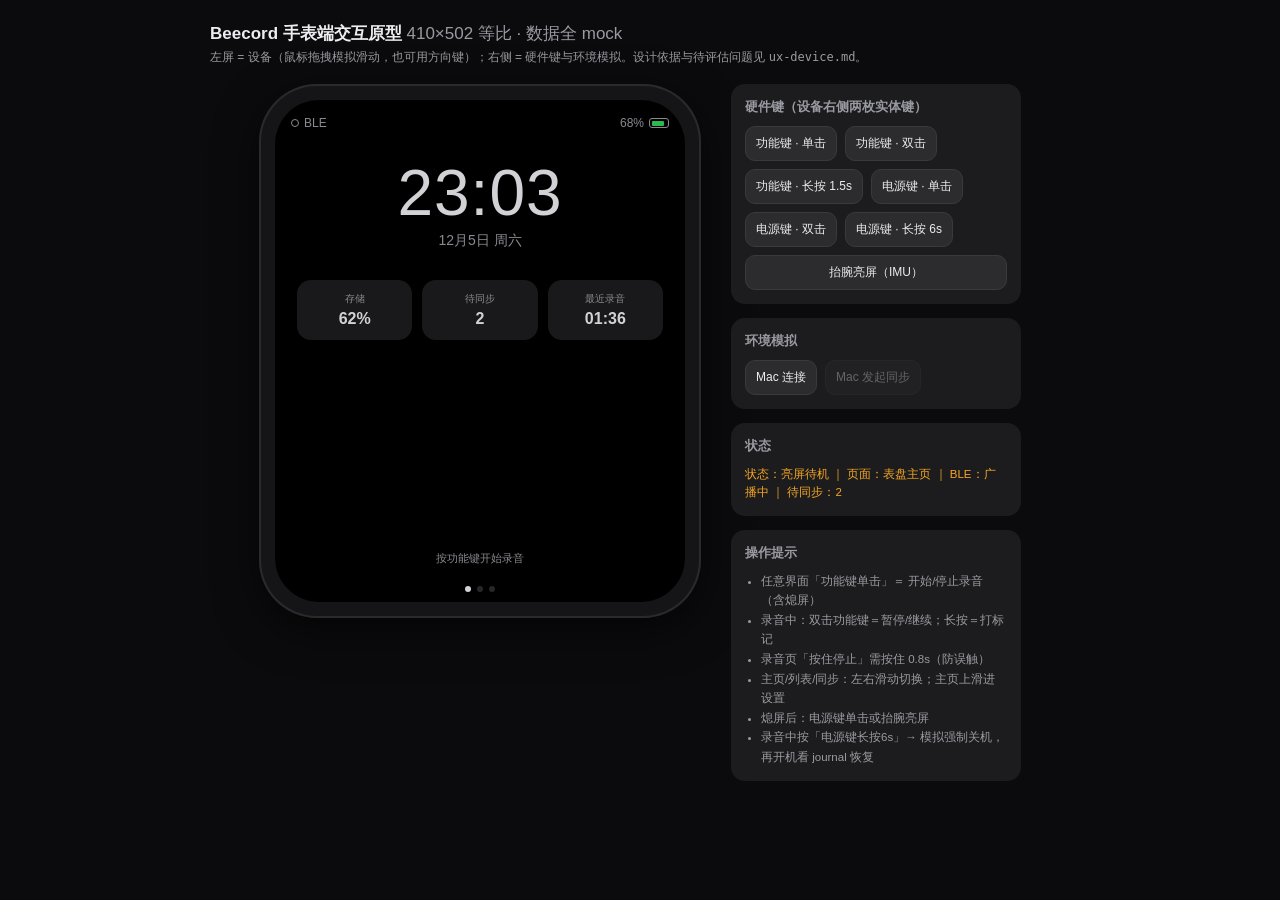
==== docs/prototype/watch.html @ 51d659bd "docs: UX designs, brand identity, and interactive prototypes - ux-design.md: Beecord Studio macOS ap" ====
<!DOCTYPE html>
<html lang="zh-CN">
<head>
<meta charset="UTF-8">
<title>Beecord 手表端交互原型</title>
<style>
  :root{ --bg:#0b0b0d; --card:#1c1c1e; --card2:#2c2c2e; --text:#ececf1; --text2:#9a9aa2;
    --red:#e5484d; --green:#30d158; --blue:#0a84ff; --amber:#f5a623; }
  *{box-sizing:border-box;margin:0;padding:0;user-select:none;-webkit-user-select:none}
  body{ background:var(--bg); color:var(--text); min-height:100vh; padding:22px;
    font-family:-apple-system,BlinkMacSystemFont,"PingFang SC","Helvetica Neue",sans-serif; }
  header.top{ max-width:860px;margin:0 auto 18px; }
  header.top h1{font-size:17px;font-weight:600}
  header.top p{font-size:12px;color:var(--text2);margin-top:4px}
  .stage{ display:flex; gap:30px; justify-content:center; align-items:flex-start; flex-wrap:wrap; }

  /* ============ 手表 ============ */
  .watch{ background:#151517;border-radius:58px;padding:16px;box-shadow:0 12px 44px rgba(0,0,0,.6),inset 0 0 0 2px #2a2a2e; }
  .screen{ width:410px;height:502px;border-radius:44px;overflow:hidden;background:#000;position:relative;cursor:default; }
  #inner{ position:absolute;inset:0; }
  .page{ position:absolute;inset:0;display:none;flex-direction:column;padding:16px 16px 30px; }
  .page.on{ display:flex; }
  .pg-title{ font-size:15px;font-weight:600;color:var(--text2);text-align:center;padding:2px 0 10px; }

  .statusbar{ display:flex;justify-content:space-between;align-items:center;font-size:12px;color:var(--text2); }
  .ble{ display:flex;align-items:center;gap:5px; }
  .ble i{ width:8px;height:8px;border-radius:50%;border:1.5px solid var(--text2);display:inline-block; }
  .ble.on i{ background:var(--blue);border-color:var(--blue); }
  .batt{ display:flex;align-items:center;gap:5px; }
  .batt .shell{ width:20px;height:10px;border:1.5px solid var(--text2);border-radius:3px;position:relative; }
  .batt .shell i{ position:absolute;inset:1.5px;background:var(--green);border-radius:1px; }

  /* 表盘主页 */
  .h-time{ font-size:64px;font-weight:200;text-align:center;margin-top:26px;letter-spacing:1px; }
  .h-date{ text-align:center;color:var(--text2);font-size:14px;margin-top:2px; }
  .h-comps{ display:flex;gap:10px;margin:30px 6px 0; }
  .comp{ flex:1;background:var(--card);border-radius:14px;padding:12px 8px;text-align:center; }
  .comp .c-lbl{ display:block;font-size:10px;color:var(--text2);margin-bottom:4px; }
  .comp b{ font-size:16px;font-weight:600; }
  .h-fn-hint{ margin-top:auto;text-align:center;font-size:11px;color:var(--text2);padding-bottom:6px; }
  .h-recb{ display:none;margin:14px 8px 0;background:#3a1518;border:1px solid var(--red);border-radius:12px;
    padding:9px 12px;font-size:12px;color:#ffb3b6;cursor:pointer;align-items:center;gap:8px; }
  .h-recb i{ width:8px;height:8px;border-radius:50%;background:var(--red);animation:pulse 1.2s infinite; }

  /* 录音页 */
  .rec-wrap{ flex:1;display:flex;flex-direction:column;align-items:center;justify-content:center;gap:14px; }
  .rec-dot{ display:flex;align-items:center;gap:8px;color:var(--red);font-size:14px;font-weight:600;letter-spacing:2px; }
  .rec-dot i{ width:10px;height:10px;border-radius:50%;background:var(--red);animation:pulse 1.2s infinite; }
  .rec-dot.paused i{ animation:none;opacity:.4; }
  .rec-dot.paused{ color:var(--text2); }
  @keyframes pulse{ 0%,100%{opacity:1} 50%{opacity:.25} }
  #rec-time{ font-size:56px;font-weight:200;font-variant-numeric:tabular-nums; }
  #rec-bars{ display:flex;gap:3px;align-items:flex-end;height:56px; }
  #rec-bars i{ width:6px;background:var(--red);border-radius:3px;height:8%;transition:height .16s;opacity:.85; }
  #rec-marks{ display:flex;gap:6px;font-size:10px;color:var(--amber);min-height:14px;flex-wrap:wrap;justify-content:center; }
  .rec-ops{ display:flex;gap:12px;align-items:center;margin-top:6px; }
  .rop{ background:var(--card);border-radius:14px;padding:12px 18px;font-size:14px;cursor:pointer;text-align:center; }
  .rop:active{ background:var(--card2); }
  .rop small{ display:block;font-size:10px;color:var(--text2);margin-top:2px; }
  #stop-hold{ position:relative;overflow:hidden;background:#3a1518;border:1px solid var(--red);color:#ffb3b6;min-width:104px; }
  #stop-fill{ position:absolute;left:0;top:0;bottom:0;width:0;background:rgba(229,72,77,.45); }
  #stop-hold b{ position:relative;font-weight:500; }
  .rec-hint{ font-size:10px;color:var(--text2);margin-top:8px; }

  /* 列表 */
  #list-rows{ flex:1;overflow-y:auto;display:flex;flex-direction:column;gap:8px; }
  #list-rows::-webkit-scrollbar{ display:none; }
  .row{ background:var(--card);border-radius:12px;padding:10px 12px;display:flex;align-items:center;gap:10px;cursor:pointer; }
  .row:active{ background:var(--card2); }
  .row .r-main{ flex:1;min-width:0; }
  .row .r-main b{ display:block;font-size:13px;font-weight:500;white-space:nowrap;overflow:hidden;text-overflow:ellipsis; }
  .row .r-main span{ font-size:11px;color:var(--text2); }
  .row .r-meta{ font-size:11px;color:var(--text2);text-align:right;white-space:nowrap; }
  .row .r-sync{ width:18px;text-align:center;color:var(--green);font-size:13px; }
  .empty{ flex:1;display:flex;flex-direction:column;align-items:center;justify-content:center;color:var(--text2);font-size:13px;gap:8px; }

  /* 播放页 */
  .p-back{ color:var(--blue);font-size:13px;cursor:pointer;margin-bottom:8px; }
  .p-name{ font-size:15px;font-weight:600; }
  .p-date{ font-size:12px;color:var(--text2);margin-top:2px; }
  .p-times{ display:flex;justify-content:space-between;font-size:11px;color:var(--text2);margin:26px 4px 6px;font-variant-numeric:tabular-nums; }
  #p-cur{ color:var(--text); }
  .p-bar{ height:26px;display:flex;align-items:center;cursor:pointer; }
  .p-bar .trk{ flex:1;height:4px;background:var(--card2);border-radius:2px;overflow:hidden; }
  .p-bar .trk i{ display:block;height:100%;background:var(--amber);width:0; }
  .p-ctl{ display:flex;justify-content:center;align-items:center;gap:22px;margin-top:14px; }
  .p-ctl .skip{ font-size:12px;color:var(--text);background:var(--card);border-radius:10px;padding:8px 10px;cursor:pointer; }
  .p-ctl .play{ width:60px;height:60px;border-radius:50%;background:var(--amber);color:#101014;font-size:20px;
    display:flex;align-items:center;justify-content:center;cursor:pointer; }
  .p-sub{ display:flex;justify-content:center;gap:14px;margin-top:16px; }
  .p-sub .rop{ font-size:12px;padding:8px 14px; }
  .p-sub .danger{ color:#ffb3b6;background:#3a1518; }

  /* 同步页 */
  .card{ background:var(--card);border-radius:14px;padding:14px;margin-bottom:10px; }
  .card .t{ font-size:13px;font-weight:600;margin-bottom:8px; }
  .kv{ display:flex;justify-content:space-between;font-size:12px;color:var(--text2);padding:3px 0; }
  .kv b{ color:var(--text);font-weight:500; }
  .syn-bar{ height:6px;background:var(--card2);border-radius:3px;overflow:hidden;margin-top:8px; }
  .syn-bar i{ display:block;height:100%;background:var(--blue);width:0;transition:width .3s; }

  /* 设置 */
  .set-row{ background:var(--card);border-radius:12px;padding:12px 14px;display:flex;justify-content:space-between;
    align-items:center;font-size:13px;margin-bottom:8px;cursor:pointer; }
  .set-row:active{ background:var(--card2); }
  .set-row .v{ color:var(--text2);font-size:12px; }
  .set-row.static{ cursor:default; }
  .set-hint{ text-align:center;font-size:10px;color:var(--text2);margin-top:auto; }

  /* 页面指示点 */
  .dots{ position:absolute;bottom:10px;left:0;right:0;display:flex;justify-content:center;gap:6px;z-index:5;pointer-events:none; }
  .dots i{ width:6px;height:6px;border-radius:50%;background:var(--card2); }
  .dots i.cur{ background:var(--text); }

  /* 浮层 */
  #toast{ position:absolute;top:14px;left:50%;transform:translateX(-50%) translateY(-8px);background:rgba(44,44,46,.96);
    border-radius:20px;padding:8px 16px;font-size:12px;opacity:0;transition:all .25s;z-index:90;pointer-events:none;white-space:nowrap; }
  #toast.on{ opacity:1;transform:translateX(-50%) translateY(0); }
  .ovl{ position:absolute;inset:0;background:rgba(0,0,0,.66);display:none;align-items:center;justify-content:center;z-index:70; }
  .ovl.on{ display:flex; }
  .ovl .box{ background:var(--card);border-radius:16px;padding:18px;width:240px;text-align:center; }
  .ovl .box p{ font-size:13px;margin-bottom:14px;line-height:1.5; }
  .ovl .box .btns{ display:flex;gap:10px;justify-content:center; }
  .ovl .box button{ flex:1;border:none;border-radius:10px;padding:9px 0;font-size:13px;cursor:pointer;background:var(--card2);color:var(--text); }
  .ovl .box button.warn{ background:var(--red);color:#fff; }
  #layer-off,#layer-power{ position:absolute;inset:0;background:#000;display:none; }
  #layer-off{ z-index:60; } #layer-power{ z-index:80; }

  /* ============ 右侧面板 ============ */
  .panel{ width:290px;display:flex;flex-direction:column;gap:14px; }
  .p-card{ background:var(--card);border-radius:14px;padding:14px; }
  .p-card h3{ font-size:13px;color:var(--text2);font-weight:600;margin-bottom:10px; }
  .pbtns{ display:flex;flex-wrap:wrap;gap:8px; }
  .pbtn{ border:1px solid #3a3a3e;background:var(--card2);color:var(--text);border-radius:10px;
    padding:8px 10px;font-size:12px;cursor:pointer; }
  .pbtn:hover{ background:#3a3a3e; }
  .pbtn:disabled{ opacity:.35;cursor:default; }
  .pbtn.wide{ flex:1 1 100%; }
  .p-card ul{ font-size:11.5px;color:var(--text2);line-height:1.7;padding-left:16px; }
  #st-line{ font-size:11.5px;color:var(--amber);line-height:1.6;word-break:break-all; }
</style>
</head>
<body>
<header class="top">
  <h1>Beecord 手表端交互原型 <span style="font-weight:400;color:var(--text2)">410×502 等比 · 数据全 mock</span></h1>
  <p>左屏 = 设备（鼠标拖拽模拟滑动，也可用方向键）；右侧 = 硬件键与环境模拟。设计依据与待评估问题见 <code>ux-device.md</code>。</p>
</header>

<div class="stage">
  <!-- ================= 手表 ================= -->
  <div class="watch">
    <div class="screen" id="screen">
      <div id="inner">

        <!-- 表盘主页 -->
        <section class="page on" id="pg-home">
          <div class="statusbar">
            <span class="ble" id="h-ble"><i></i>BLE</span>
            <span class="batt"><span id="h-batt">68%</span><span class="shell"><i id="h-batt-i" style="width:68%"></i></span></span>
          </div>
          <div class="h-time" id="h-time">14:05</div>
          <div class="h-date" id="h-date">10月14日 周二</div>
          <div class="h-recb" id="h-recb"><i></i><span id="h-recb-t">录音中 00:00</span><span style="margin-left:auto;color:var(--text2)">查看 ›</span></div>
          <div class="h-comps">
            <div class="comp"><span class="c-lbl">存储</span><b id="c-store">62%</b></div>
            <div class="comp"><span class="c-lbl">待同步</span><b id="c-pend">2</b></div>
            <div class="comp" id="c-last" style="cursor:pointer"><span class="c-lbl">最近录音</span><b id="c-last-v">—</b></div>
          </div>
          <div class="h-fn-hint">按功能键开始录音</div>
        </section>

        <!-- 录音页 -->
        <section class="page" id="pg-rec">
          <div class="rec-wrap">
            <div class="rec-dot" id="rec-dot"><i></i>REC</div>
            <div id="rec-time">00:00</div>
            <div id="rec-bars"></div>
            <div id="rec-marks"></div>
            <div class="rec-ops">
              <div class="rop" id="btn-pause">暂停<small>或双击功能键</small></div>
              <div class="rop" id="btn-mark">标记<small>或长按功能键</small></div>
              <div class="rop" id="stop-hold"><i id="stop-fill"></i><b>按住停止</b></div>
            </div>
            <div class="rec-hint">10s 无操作自动熄屏，录音继续 · 停止 = 功能键单击 / 按住上方按钮</div>
          </div>
        </section>

        <!-- 录音列表 -->
        <section class="page" id="pg-list">
          <div class="pg-title">录音列表（<span id="list-n">0</span>）</div>
          <div id="list-rows"></div>
        </section>

        <!-- 播放页 -->
        <section class="page" id="pg-play">
          <div class="p-back" id="p-back">‹ 返回列表</div>
          <div class="p-name"><span id="p-name">—</span> <span style="font-size:10px;color:var(--amber);border:1px solid var(--amber);border-radius:6px;padding:1px 6px;vertical-align:2px">P1</span></div>
          <div class="p-date" id="p-date">—</div>
          <div class="p-times"><span id="p-cur">00:00</span><span id="p-total">00:00</span></div>
          <div class="p-bar" id="p-bar"><div class="trk"><i id="p-fill"></i></div></div>
          <div class="p-ctl">
            <div class="skip" id="p-m15">−15s</div>
            <div class="play" id="p-play">▶</div>
            <div class="skip" id="p-p15">+15s</div>
          </div>
          <div class="p-sub">
            <div class="rop" id="p-speed">1×</div>
            <div class="rop danger" id="p-del">删除</div>
          </div>
        </section>

        <!-- 同步页 -->
        <section class="page" id="pg-sync">
          <div class="pg-title">同步</div>
          <div class="card">
            <div class="t">BLE 状态</div>
            <div class="kv"><span>状态</span><b id="syn-state">广播中…</b></div>
            <div class="kv"><span>对端</span><b id="syn-peer">—</b></div>
            <div class="kv"><span>上次对时</span><b id="syn-time">2026-10-13 21:14</b></div>
          </div>
          <div class="card">
            <div class="t">文件同步</div>
            <div class="kv"><span>待同步</span><b id="syn-pend">0 条</b></div>
            <div class="kv"><span>方式</span><b>Mac 端发起 · 自动对时</b></div>
            <div class="syn-bar" id="syn-barw" style="display:none"><i id="syn-bar"></i></div>
            <div class="kv" id="syn-prog" style="display:none"><span>同步中</span><b id="syn-prog-t"></b></div>
          </div>
          <div class="card">
            <div class="t">说明</div>
            <div class="kv"><span>手表侧仅展示状态；用右侧「环境模拟」面板模拟 Mac 连接与拉取。</span></div>
          </div>
        </section>

        <!-- 设置 -->
        <section class="page" id="pg-settings">
          <div class="pg-title">设置</div>
          <div id="set-rows"></div>
          <div class="set-hint">下滑返回主页</div>
        </section>

        <div class="dots" id="dots"><i class="cur"></i><i></i><i></i></div>
      </div>

      <div id="toast"></div>

      <div class="ovl" id="confirm">
        <div class="box"><p id="cf-msg"></p>
          <div class="btns"><button id="cf-no">取消</button><button class="warn" id="cf-ok">删除</button></div>
        </div>
      </div>
      <div class="ovl" id="alert">
        <div class="box"><p id="al-msg"></p></div>
      </div>

      <div id="layer-off"></div>
      <div id="layer-power"></div>
    </div>
  </div>

  <!-- ================= 硬件键 / 环境模拟 ================= -->
  <div class="panel">
    <div class="p-card">
      <h3>硬件键（设备右侧两枚实体键）</h3>
      <div class="pbtns">
        <button class="pbtn" id="b-fn-click">功能键 · 单击</button>
        <button class="pbtn" id="b-fn-dbl">功能键 · 双击</button>
        <button class="pbtn" id="b-fn-long">功能键 · 长按 1.5s</button>
        <button class="pbtn" id="b-pwr-click">电源键 · 单击</button>
        <button class="pbtn" id="b-pwr-dbl">电源键 · 双击</button>
        <button class="pbtn" id="b-pwr-long">电源键 · 长按 6s</button>
        <button class="pbtn wide" id="b-raise">抬腕亮屏（IMU）</button>
      </div>
    </div>
    <div class="p-card">
      <h3>环境模拟</h3>
      <div class="pbtns">
        <button class="pbtn" id="b-mac">Mac 连接</button>
        <button class="pbtn" id="b-sync" disabled>Mac 发起同步</button>
      </div>
    </div>
    <div class="p-card">
      <h3>状态</h3>
      <div id="st-line">—</div>
    </div>
    <div class="p-card">
      <h3>操作提示</h3>
      <ul>
        <li>任意界面「功能键单击」＝ 开始/停止录音（含熄屏）</li>
        <li>录音中：双击功能键＝暂停/继续；长按＝打标记</li>
        <li>录音页「按住停止」需按住 0.8s（防误触）</li>
        <li>主页/列表/同步：左右滑动切换；主页上滑进设置</li>
        <li>熄屏后：电源键单击或抬腕亮屏</li>
        <li>录音中按「电源键长按6s」→ 模拟强制关机，再开机看 journal 恢复</li>
      </ul>
    </div>
  </div>
</div>

<script>
"use strict";
const $=id=>document.getElementById(id);
const p2=n=>String(n).padStart(2,"0");
function fmtH(s){ s=Math.max(0,Math.floor(s)); const h=Math.floor(s/3600),m=Math.floor(s%3600/60),x=s%60;
  return (h?p2(h)+":":"")+p2(m)+":"+p2(x); }
function sizeOf(dur){ return (dur*5.5/1024).toFixed(1)+" MB"; }
function nameOf(d){ return "REC_"+d.getFullYear()+p2(d.getMonth()+1)+p2(d.getDate())+"_"+p2(d.getHours())+p2(d.getMinutes())+p2(d.getSeconds()); }
const WEEK=["周日","周一","周二","周三","周四","周五","周六"];

const S={
  power:true, screenOff:false, page:"home", recovery:false,
  rec:null, playing:null,
  files:[
    {name:"REC_20261014_134722", date:"10-14 13:47", dur:96,   synced:false},
    {name:"REC_20261014_110518", date:"10-14 11:05", dur:305,  synced:false},
    {name:"REC_20261014_093012", date:"10-14 09:30", dur:1842, synced:true},
    {name:"REC_20261013_190204", date:"10-13 19:02", dur:754,  synced:true},
  ],
  ble:{connected:false, syncing:false, lastSync:"2026-10-13 21:14"},
  set:{bright:80, timeout:10, quality:"标准 44kbps", beep:true, raise:true},
  batt:68, store:62,
};
const MAINS=["home","list","sync"];
const PNAMES={home:"表盘主页",rec:"录音页",list:"录音列表",play:"播放页",sync:"同步页",settings:"设置"};
let lastAct=Date.now();

/* ---------- 声音（无震动马达的反馈） ---------- */
let ac=null;
function beep(kind){
  if(!S.set.beep) return;
  try{
    ac=ac||new (window.AudioContext||window.webkitAudioContext)();
    const seq = kind==="long"?[[740,.34]] : kind===2?[[880,.09],[880,.09]]
      : kind===3?[[620,.08],[620,.08],[620,.08]] : kind==="up"?[[660,.09],[990,.12]] : [[880,.09]];
    let t=ac.currentTime;
    seq.forEach(([f,d])=>{
      const o=ac.createOscillator(),g=ac.createGain();
      o.type="sine"; o.frequency.value=f;
      g.gain.setValueAtTime(.001,t); g.gain.exponentialRampToValueAtTime(.1,t+.012);
      g.gain.exponentialRampToValueAtTime(.001,t+d);
      o.connect(g); g.connect(ac.destination); o.start(t); o.stop(t+d+.03);
      t+=d+.1;
    });
  }catch(e){}
}
let toastT=null;
function toast(msg){ const el=$("toast"); el.textContent=msg; el.classList.add("on");
  clearTimeout(toastT); toastT=setTimeout(()=>el.classList.remove("on"),1600); }

/* ---------- 导航 ---------- */
function showPage(p){
  S.page=p; lastAct=Date.now();
  document.querySelectorAll(".page").forEach(el=>el.classList.remove("on"));
  $("pg-"+p).classList.add("on");
  const mi=MAINS.indexOf(p);
  $("dots").style.display=mi>=0?"flex":"none";
  if(mi>=0) document.querySelectorAll("#dots i").forEach((d,i)=>d.classList.toggle("cur",i===mi));
  if(p==="home") renderHome();
  if(p==="list") renderList();
  if(p==="sync") renderSync();
  if(p==="settings") renderSettings();
  if(p==="rec") renderRec();
  updStatus();
}
function swipe(dir){
  if(!S.power||S.screenOff) return;
  const p=S.page;
  if(p==="home"){ if(dir==="left") showPage("list"); else if(dir==="up") showPage("settings"); }
  else if(p==="list"){ if(dir==="right") showPage("home"); else if(dir==="left") showPage("sync"); }
  else if(p==="sync"){ if(dir==="right") showPage("list"); }
  else if(p==="settings"){ if(dir==="down") showPage("home"); }
  else if(p==="play"){ if(dir==="right") showPage("list"); }
}
function setOff(v){
  if(!S.power) return;
  S.screenOff=v; $("layer-off").style.display=v?"block":"none";
  if(!v) lastAct=Date.now();
  updStatus();
}
function wake(){ setOff(false); if(S.rec&&S.page!=="rec") showPage("rec"); }

/* 手势（鼠标拖拽模拟滑动） */
let g=null, suppress=false;
const scr=$("screen");
scr.addEventListener("mousedown",e=>{
  if(!S.power||S.screenOff) return;
  lastAct=Date.now(); g={x:e.clientX,y:e.clientY};
});
window.addEventListener("mouseup",e=>{
  if(!g) return;
  const dx=e.clientX-g.x, dy=e.clientY-g.y; g=null;
  if(Math.abs(dx)>40||Math.abs(dy)>40){
    suppress=true; setTimeout(()=>suppress=false,60);
    if(Math.abs(dx)>Math.abs(dy)) swipe(dx<0?"left":"right"); else swipe(dy<0?"up":"down");
  }
});
document.addEventListener("click",e=>{ if(suppress){ e.stopPropagation(); e.preventDefault(); } },true);
document.addEventListener("keydown",e=>{
  const m={ArrowLeft:"left",ArrowRight:"right",ArrowUp:"up",ArrowDown:"down"}[e.key];
  if(m){ e.preventDefault(); swipe(m); }
});

/* ---------- 录音 ---------- */
function startRec(){
  if(S.rec) return;
  S.rec={t:0,paused:false,marks:[],started:new Date()};
  beep(1); toast("♪ 滴 — 开始录音");
  setOff(false); showPage("rec");
}
function finalizeRec(){
  const r=S.rec; if(!r) return;
  const d=r.started;
  S.files.unshift({name:nameOf(d), date:p2(d.getMonth()+1)+"-"+p2(d.getDate())+" "+p2(d.getHours())+":"+p2(d.getMinutes()),
    dur:Math.max(1,Math.floor(r.t)), synced:false});
  S.rec=null;
}
function stopRec(){
  if(!S.rec) return;
  finalizeRec();
  beep(2); toast("♪ 滴滴 — 已保存");
  setOff(false); showPage("home");
}
function togglePause(){
  if(!S.rec) return;
  S.rec.paused=!S.rec.paused;
  beep(S.rec.paused?"long":1);
  if(!S.screenOff) toast(S.rec.paused?"♪ 滴— 已暂停":"♪ 滴 — 继续录音");
  renderRec(); updStatus();
}
function addMark(){
  if(!S.rec) return;
  S.rec.marks.push(S.rec.t);
  beep(1); if(!S.screenOff) toast("标记 "+fmtH(S.rec.t));
  renderRec();
}
function renderRec(){
  const r=S.rec; if(!r) return;
  $("rec-time").textContent=fmtH(r.t);
  $("rec-dot").classList.toggle("paused",r.paused);
  $("rec-dot").lastChild.textContent=r.paused?"PAUSED":"REC";
  $("btn-pause").firstChild.textContent=r.paused?"继续":"暂停";
  $("rec-marks").innerHTML=r.marks.map(m=>"◆ "+fmtH(m)).join("");
  if(r.paused){ const bs=barsEl.children; for(let i=0;i<bs.length;i++) bs[i].style.height="6%"; }
}
const barsEl=$("rec-bars");
for(let i=0;i<24;i++) barsEl.appendChild(document.createElement("i"));
function updateBars(){
  const bars=barsEl.children, r=S.rec;
  for(let i=0;i<bars.length;i++)
    bars[i].style.height=(r&&!r.paused?12+Math.random()*88:6)+"%";
}
$("h-recb").onclick=()=>showPage("rec");
$("btn-pause").onclick=()=>togglePause();
$("btn-mark").onclick=()=>addMark();
let holdT=null,holdStart=0;
const sh=$("stop-hold");
sh.addEventListener("mousedown",e=>{
  e.preventDefault(); holdStart=Date.now();
  holdT=setInterval(()=>{
    const p=Math.min(1,(Date.now()-holdStart)/800);
    $("stop-fill").style.width=(p*100)+"%";
    if(p>=1){ clearInterval(holdT); $("stop-fill").style.width="0%"; stopRec(); }
  },30);
});
["mouseup","mouseleave"].forEach(ev=>sh.addEventListener(ev,()=>{
  clearInterval(holdT); $("stop-fill").style.width="0%";
}));

/* ---------- 主页 ---------- */
function renderHome(){
  $("h-ble").classList.toggle("on",S.ble.connected);
  $("h-batt").textContent=S.batt+"%";
  $("h-batt-i").style.width=S.batt+"%";
  $("c-store").textContent=S.store+"%";
  $("c-pend").textContent=pending().length;
  $("c-last-v").textContent=S.files.length?fmtH(S.files[0].dur):"—";
  const d=new Date();
  $("h-date").textContent=(d.getMonth()+1)+"月"+d.getDate()+"日 "+WEEK[d.getDay()];
}
$("c-last").onclick=()=>showPage("list");

/* ---------- 列表 ---------- */
function renderList(){
  $("list-n").textContent=S.files.length;
  const box=$("list-rows");
  if(!S.files.length){ box.innerHTML='<div class="empty">还没有录音<br>按功能键录一条试试</div>'; return; }
  box.innerHTML=S.files.map((f,i)=>
    '<div class="row" data-i="'+i+'"><div class="r-main"><b>'+f.name+'</b><span>'+f.date+'</span></div>'+
    '<div class="r-meta">'+fmtH(f.dur)+'<br>'+sizeOf(f.dur)+'</div>'+
    '<div class="r-sync">'+(f.synced?"✓":"")+'</div></div>').join("");
}
$("list-rows").addEventListener("click",e=>{
  const r=e.target.closest(".row"); if(!r) return;
  openPlay(+r.dataset.i);
});

/* ---------- 播放 ---------- */
function openPlay(i){
  S.playing={idx:i,t:0,play:false,speed:1};
  showPage("play"); renderPlay();
}
function renderPlay(){
  const p=S.playing; if(!p) return;
  const f=S.files[p.idx]; if(!f) return;
  $("p-name").textContent=f.name;
  $("p-date").textContent=f.date+" · "+sizeOf(f.dur)+(f.synced?" · 已同步 Mac":" · 未同步");
  $("p-total").textContent=fmtH(f.dur);
  $("p-speed").textContent=p.speed+"×";
  renderPlayProg();
}
function renderPlayProg(){
  const p=S.playing; if(!p) return;
  const f=S.files[p.idx]; if(!f) return;
  $("p-cur").textContent=fmtH(p.t);
  $("p-fill").style.width=Math.min(100,p.t/f.dur*100)+"%";
  $("p-play").textContent=p.play?"❚❚":"▶";
}
$("p-back").onclick=()=>{ showPage("list"); };
$("p-play").onclick=()=>{
  const p=S.playing; if(!p) return;
  const f=S.files[p.idx];
  if(!p.play&&p.t>=f.dur) p.t=0;
  p.play=!p.play; renderPlayProg();
};
$("p-m15").onclick=()=>{ const p=S.playing; if(p){ p.t=Math.max(0,p.t-15); renderPlayProg(); } };
$("p-p15").onclick=()=>{ const p=S.playing; if(p){ p.t=Math.min(S.files[p.idx].dur,p.t+15); renderPlayProg(); } };
$("p-speed").onclick=()=>{
  const p=S.playing; if(!p) return;
  p.speed=p.speed===1?1.5:p.speed===1.5?2:1;
  renderPlay();
};
$("p-bar").onclick=e=>{
  const p=S.playing; if(!p) return;
  const r=e.currentTarget.getBoundingClientRect();
  p.t=Math.max(0,Math.min(1,(e.clientX-r.left)/r.width))*S.files[p.idx].dur;
  renderPlayProg();
};
$("p-del").onclick=()=>{
  const p=S.playing; if(!p) return;
  const f=S.files[p.idx];
  askConfirm(f.synced?"删除该录音？Mac 上的副本保留。":"该录音尚未同步到 Mac，删除后无法恢复。",()=>{
    S.files.splice(p.idx,1); S.playing=null;
    beep(2); toast("已删除"); showPage("list");
  });
};
function askConfirm(msg,cb){
  $("cf-msg").textContent=msg; $("confirm").classList.add("on");
  $("cf-ok").onclick=()=>{ $("confirm").classList.remove("on"); cb(); };
  $("cf-no").onclick=()=>$("confirm").classList.remove("on");
}

/* ---------- 同步 ---------- */
function pending(){ return S.files.filter(f=>!f.synced); }
function renderSync(){
  $("syn-state").textContent=S.ble.connected?"已连接":"广播中…";
  $("syn-state").style.color=S.ble.connected?"var(--blue)":"var(--text)";
  $("syn-peer").textContent=S.ble.connected?"Beecord Studio（Mac）":"—";
  $("syn-time").textContent=S.ble.lastSync;
  $("syn-pend").textContent=pending().length+" 条";
  const on=S.ble.syncing;
  $("syn-barw").style.display=on?"block":"none";
  $("syn-prog").style.display=on?"flex":"none";
  $("b-sync").disabled=!S.ble.connected||S.ble.syncing||!pending().length;
  $("b-mac").textContent=S.ble.connected?"Mac 断开":"Mac 连接";
}
let syncTimer=null;
$("b-mac").onclick=()=>{
  if(!S.power){ toast("设备已关机，BLE 不可用"); return; }
  S.ble.connected=!S.ble.connected;
  if(!S.ble.connected&&syncTimer){ clearInterval(syncTimer); syncTimer=null; S.ble.syncing=false; toast("连接断开，同步中止"); }
  else if(S.ble.connected){ beep("up"); toast("已连接 Beecord Studio"); }
  renderSync(); renderHome(); updStatus();
};
$("b-sync").onclick=()=>{
  if(!S.ble.connected||S.ble.syncing) return;
  const list=pending(); if(!list.length) return;
  S.ble.syncing=true; let i=0;
  renderSync();
  syncTimer=setInterval(()=>{
    if(i<list.length){
      list[i].synced=true; i++;
      $("syn-bar").style.width=(i/list.length*100)+"%";
      $("syn-prog-t").textContent=i+"/"+list.length+" "+list[i-1].name;
      renderList();
    }else{
      clearInterval(syncTimer); syncTimer=null; S.ble.syncing=false;
      const d=new Date();
      S.ble.lastSync=d.getFullYear()+"-"+p2(d.getMonth()+1)+"-"+p2(d.getDate())+" "+p2(d.getHours())+":"+p2(d.getMinutes());
      beep(2); toast("同步完成 · 已对时");
      renderSync(); renderList(); renderHome();
    }
  },900);
};

/* ---------- 设置 ---------- */
const SETDEF=[
  {k:"bright",  t:"亮度",     fmt:v=>v+"%"},
  {k:"timeout", t:"熄屏时间", fmt:v=>v+"s"},
  {k:"quality", t:"录音质量", fmt:v=>v},
  {k:"beep",    t:"提示音",   fmt:v=>v?"开":"关"},
  {k:"raise",   t:"抬腕亮屏", fmt:v=>v?"开":"关"},
];
function cycle(k){
  const s=S.set;
  if(k==="bright"){ const a=[40,60,80,100]; s.bright=a[(a.indexOf(s.bright)+1)%a.length];
    $("inner").style.filter="brightness("+(0.45+0.55*s.bright/100).toFixed(2)+")"; }
  else if(k==="timeout"){ const a=[5,10,30]; s.timeout=a[(a.indexOf(s.timeout)+1)%a.length]; lastAct=Date.now(); }
  else if(k==="quality"){ s.quality=s.quality==="标准 44kbps"?"省空间 24kbps":"标准 44kbps"; }
  else if(k==="beep"){ s.beep=!s.beep; if(s.beep) beep(1); }
  else if(k==="raise"){ s.raise=!s.raise; }
  renderSettings();
}
function renderSettings(){
  let h=SETDEF.map(d=>'<div class="set-row" data-k="'+d.k+'"><span>'+d.t+'</span><span class="v">'+d.fmt(S.set[d.k])+' ›</span></div>').join("");
  h+='<div class="set-row static"><span>时间对时</span><span class="v">自动 · '+S.ble.lastSync+'</span></div>';
  h+='<div class="set-row static"><span>关于</span><span class="v">Beecord FW 0.1.0 · 电池 '+S.batt+'%</span></div>';
  $("set-rows").innerHTML=h;
}
$("set-rows").addEventListener("click",e=>{
  const r=e.target.closest(".set-row[data-k]"); if(r) cycle(r.dataset.k);
});
$("inner").style.filter="brightness("+(0.45+0.55*S.set.bright/100).toFixed(2)+")";

/* ---------- 硬件键 ---------- */
$("b-fn-click").onclick=()=>{ if(!S.power) return; S.rec?stopRec():startRec(); };
$("b-fn-dbl").onclick=()=>{ if(!S.power) return;
  if(S.rec) togglePause(); else toast("（空闲态双击无操作）"); };
$("b-fn-long").onclick=()=>{ if(!S.power) return;
  if(S.rec) addMark(); else toast("（空闲态长按无操作）"); };
$("b-pwr-click").onclick=()=>{ S.power?(S.screenOff?wake():setOff(true)):powerOn(); };
$("b-pwr-dbl").onclick=()=>{ if(S.power&&!S.screenOff&&S.page!=="rec") showPage("home"); };
$("b-pwr-long").onclick=()=>{
  if(!S.power) return;
  toast("电源键按住中…");
  setTimeout(()=>{ if(S.power){ $("al-msg").textContent="即将强制关机（硬件行为，无法取消）"; $("alert").classList.add("on"); } },1300);
  setTimeout(()=>powerOff(),2700);
};
$("b-raise").onclick=()=>{
  if(!S.power) return;
  if(!S.set.raise){ toast("抬腕亮屏已关闭"); return; }
  if(S.screenOff) wake();
};
function powerOff(){
  $("alert").classList.remove("on");
  if(S.rec){ finalizeRec(); S.recovery=true; }
  S.playing=null; S.ble.connected=false; S.ble.syncing=false;
  if(syncTimer){ clearInterval(syncTimer); syncTimer=null; }
  S.power=false; S.screenOff=false;
  $("layer-off").style.display="none";
  $("layer-power").style.display="block";
  renderSync(); updStatus();
}
function powerOn(){
  S.power=true;
  $("layer-power").style.display="none";
  showPage("home"); beep("up");
  toast(S.recovery?"已恢复未保存的录音（journal 修复）":"Beecord 已开机");
  S.recovery=false;
  renderSync(); renderList();
}

/* ---------- 状态行 ---------- */
function updStatus(){
  let s;
  if(!S.power) s="已关机";
  else if(S.rec) s="录音中"+(S.rec.paused?"·暂停":"")+" "+fmtH(S.rec.t)+(S.screenOff?"·熄屏":"");
  else s=S.screenOff?"熄屏待机":"亮屏待机";
  $("st-line").textContent="状态："+s+" ｜ 页面："+(S.power?PNAMES[S.page]:"—")+
    " ｜ BLE："+(S.ble.connected?"已连接":"广播中")+" ｜ 待同步："+pending().length;
  $("b-pwr-click").textContent=S.power?"电源键 · 单击":"电源键 · 单击（开机）";
}

/* ---------- 主循环 ---------- */
setInterval(()=>{
  const now=Date.now(), d=new Date();
  const hm=p2(d.getHours())+":"+p2(d.getMinutes());
  if($("h-time").textContent!==hm) $("h-time").textContent=hm;
  if(S.power&&!S.screenOff&&now-lastAct>S.set.timeout*1000) setOff(true);
  if(S.rec&&!S.rec.paused){
    S.rec.t+=0.25;
    if(S.page==="rec"&&!S.screenOff){ $("rec-time").textContent=fmtH(S.rec.t); updateBars(); }
  }
  const rb=$("h-recb");
  if(S.rec&&S.page==="home"){ rb.style.display="flex"; $("h-recb-t").textContent="录音中 "+fmtH(S.rec.t); }
  else rb.style.display="none";
  if(S.playing&&S.playing.play){
    const p=S.playing, f=S.files[p.idx];
    if(f){ p.t+=0.25*p.speed; if(p.t>=f.dur){ p.t=f.dur; p.play=false; } if(S.page==="play") renderPlayProg(); }
    else S.playing=null;
  }
  updStatus();
},250);

/* ---------- 启动 ---------- */
renderHome(); renderList(); renderSync(); renderSettings(); updStatus();
</script>
</body>
</html>
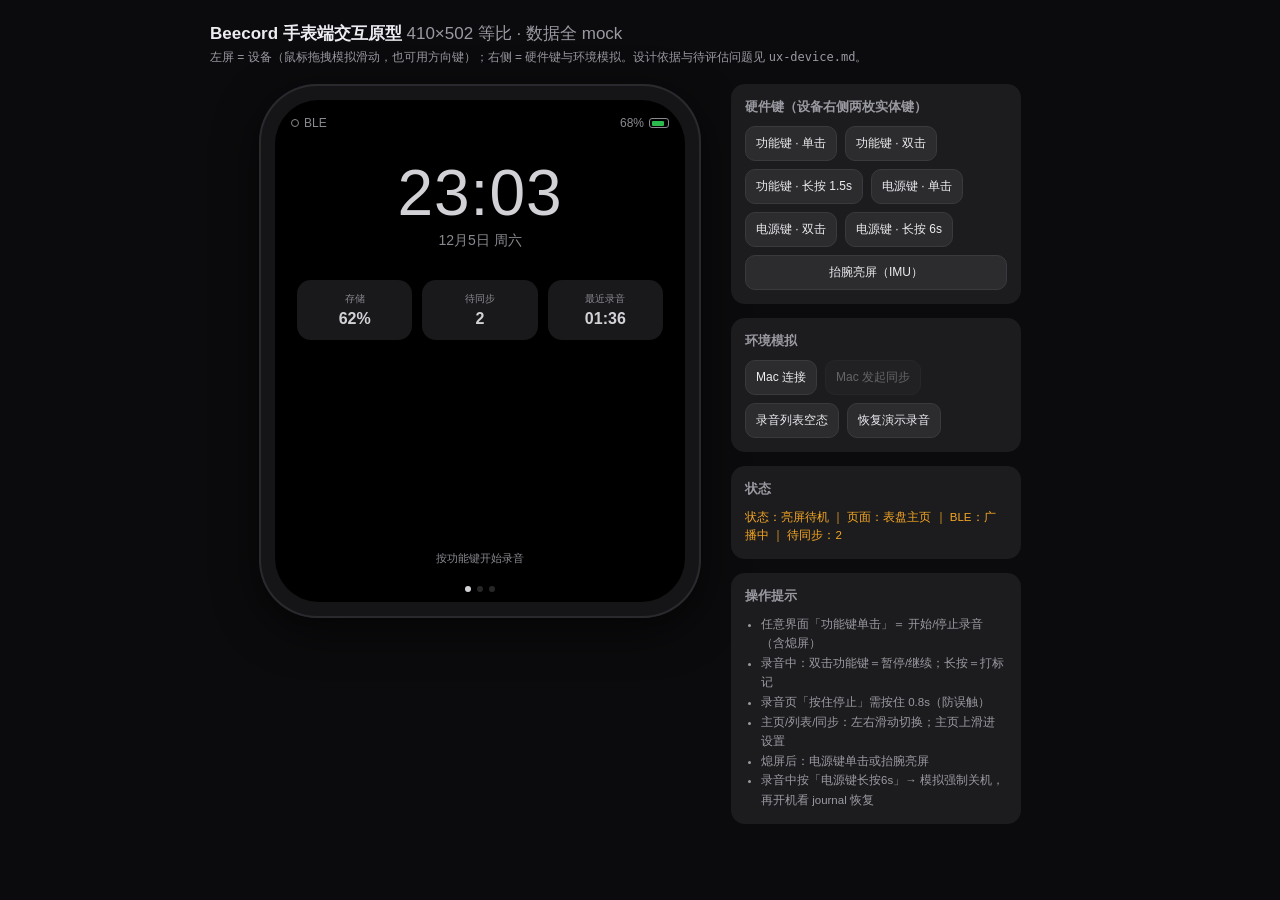
==== commit 64ac4e54: "Add missing UI states to interactive prototypes" ====
--- a/docs/prototype/watch.html
+++ b/docs/prototype/watch.html
@@ -276,6 +276,8 @@
       <div class="pbtns">
         <button class="pbtn" id="b-mac">Mac 连接</button>
         <button class="pbtn" id="b-sync" disabled>Mac 发起同步</button>
+        <button class="pbtn" id="b-files-empty">录音列表空态</button>
+        <button class="pbtn" id="b-files-demo">恢复演示录音</button>
       </div>
     </div>
     <div class="p-card">
@@ -319,6 +321,7 @@
   set:{bright:80, timeout:10, quality:"标准 44kbps", beep:true, raise:true},
   batt:68, store:62,
 };
+const DEMO_FILES=S.files.map(f=>({...f}));
 const MAINS=["home","list","sync"];
 const PNAMES={home:"表盘主页",rec:"录音页",list:"录音列表",play:"播放页",sync:"同步页",settings:"设置"};
 let lastAct=Date.now();
@@ -492,6 +495,16 @@
   const r=e.target.closest(".row"); if(!r) return;
   openPlay(+r.dataset.i);
 });
+function setReviewFiles(files){
+  if(!S.power){ toast("设备已关机"); return; }
+  if(S.rec){ toast("请先停止录音"); return; }
+  if(syncTimer){ clearInterval(syncTimer); syncTimer=null; }
+  S.ble.syncing=false; S.playing=null;
+  S.files=files.map(f=>({...f}));
+  setOff(false); showPage("list"); renderHome(); renderSync();
+}
+$("b-files-empty").onclick=()=>setReviewFiles([]);
+$("b-files-demo").onclick=()=>setReviewFiles(DEMO_FILES);
 
 /* ---------- 播放 ---------- */
 function openPlay(i){
@@ -692,6 +705,7 @@
 
 /* ---------- 启动 ---------- */
 renderHome(); renderList(); renderSync(); renderSettings(); updStatus();
+if(new URLSearchParams(location.search).get("state")==="empty") setReviewFiles([]);
 </script>
 </body>
 </html>
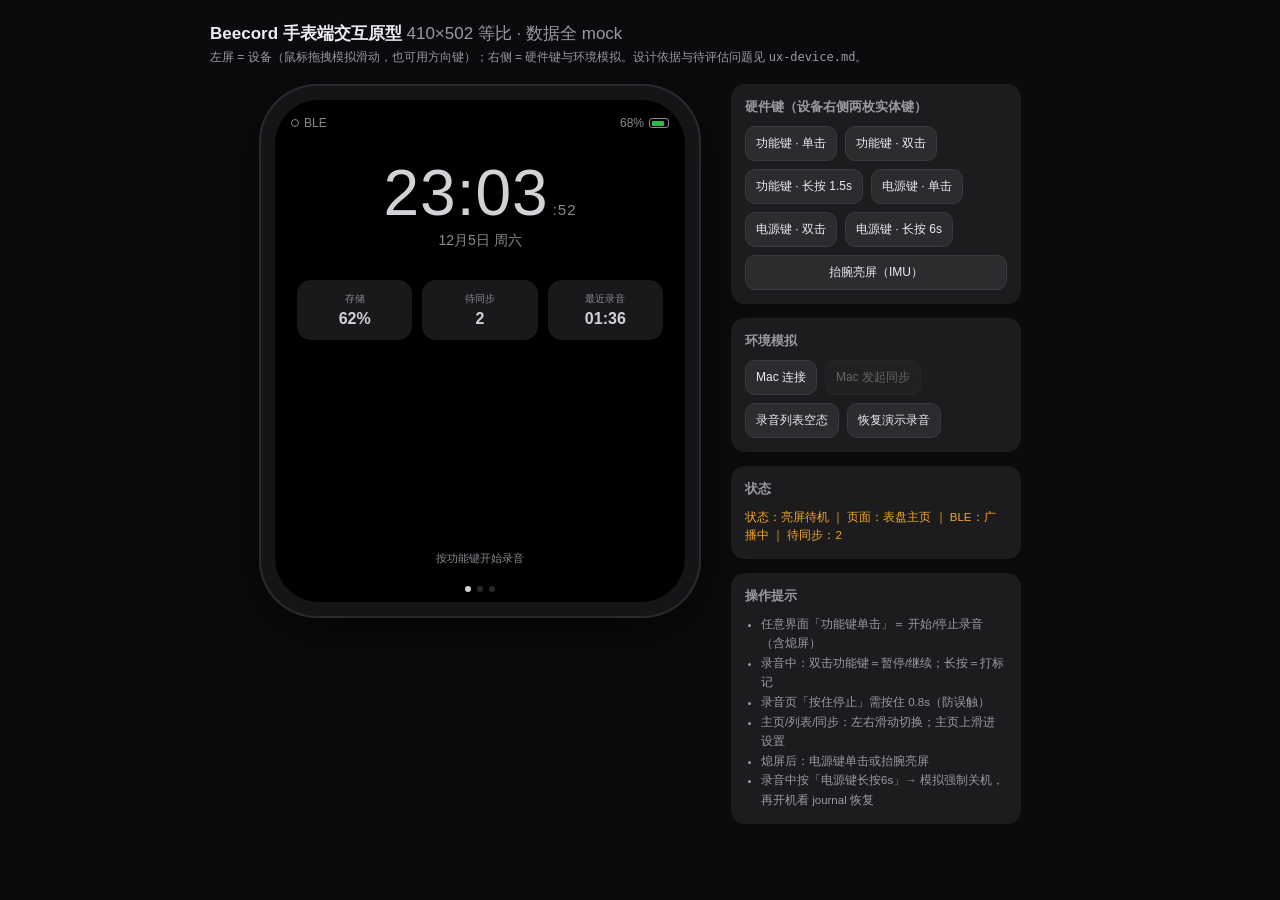
==== commit 5da01b26: "Add settings, power management, and time synchronization" ====
--- a/docs/prototype/watch.html
+++ b/docs/prototype/watch.html
@@ -158,7 +158,7 @@
             <span class="ble" id="h-ble"><i></i>BLE</span>
             <span class="batt"><span id="h-batt">68%</span><span class="shell"><i id="h-batt-i" style="width:68%"></i></span></span>
           </div>
-          <div class="h-time" id="h-time">14:05</div>
+          <div class="h-time" id="h-time">14:05<span id="h-sec" style="font-size:15px;font-weight:400;color:var(--text2);margin-left:4px;">:42</span></div>
           <div class="h-date" id="h-date">10月14日 周二</div>
           <div class="h-recb" id="h-recb"><i></i><span id="h-recb-t">录音中 00:00</span><span style="margin-left:auto;color:var(--text2)">查看 ›</span></div>
           <div class="h-comps">
@@ -685,8 +685,12 @@
 /* ---------- 主循环 ---------- */
 setInterval(()=>{
   const now=Date.now(), d=new Date();
+  // 表盘时间：HH:MM（主）+ 基线右侧小号秒（固件 M5.4 收尾形态）；未对时态原型不模拟
   const hm=p2(d.getHours())+":"+p2(d.getMinutes());
-  if($("h-time").textContent!==hm) $("h-time").textContent=hm;
+  const timeEl=$("h-time");
+  if(timeEl.childNodes[0].textContent!==hm) timeEl.childNodes[0].textContent=hm;
+  const sec=":"+p2(d.getSeconds());
+  if($("h-sec").textContent!==sec) $("h-sec").textContent=sec;
   if(S.power&&!S.screenOff&&now-lastAct>S.set.timeout*1000) setOff(true);
   if(S.rec&&!S.rec.paused){
     S.rec.t+=0.25;
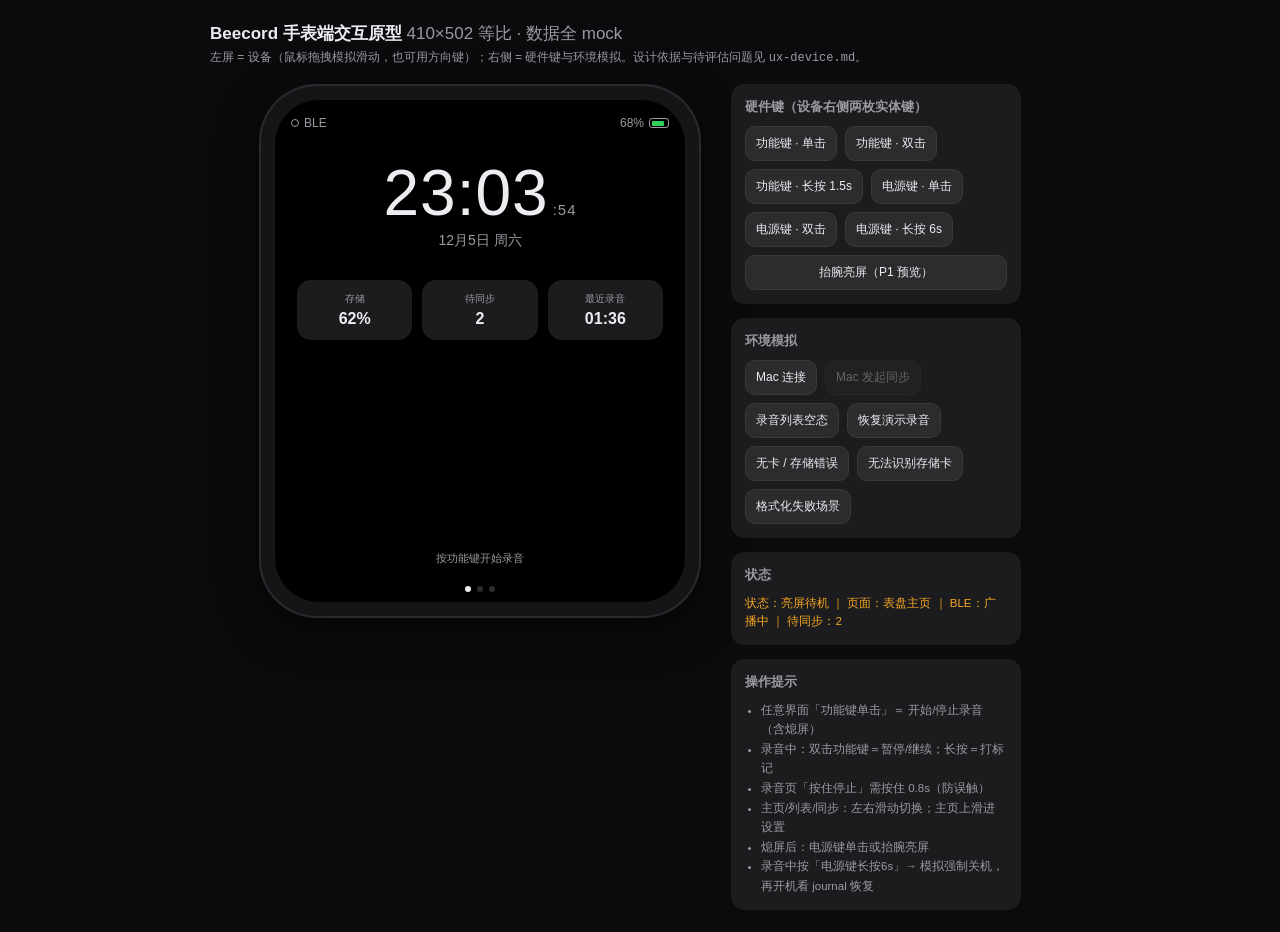
==== commit 0904efe2: "Implement watch data integration and storage formatting Signed-off-by: zhongmou <zhongmou@beeuc.com>" ====
--- a/docs/prototype/watch.html
+++ b/docs/prototype/watch.html
@@ -120,6 +120,8 @@
   .ovl.on{ display:flex; }
   .ovl .box{ background:var(--card);border-radius:16px;padding:18px;width:240px;text-align:center; }
   .ovl .box p{ font-size:13px;margin-bottom:14px;line-height:1.5; }
+  .ovl .box h3{ font-size:13px;margin-bottom:8px; }
+  .ovl .box p.detail{ font-size:12px;color:var(--text2); }
   .ovl .box .btns{ display:flex;gap:10px;justify-content:center; }
   .ovl .box button{ flex:1;border:none;border-radius:10px;padding:9px 0;font-size:13px;cursor:pointer;background:var(--card2);color:var(--text); }
   .ovl .box button.warn{ background:var(--red);color:#fff; }
@@ -244,7 +246,7 @@
       <div id="toast"></div>
 
       <div class="ovl" id="confirm">
-        <div class="box"><p id="cf-msg"></p>
+        <div class="box"><h3 id="cf-title">确认操作</h3><p id="cf-msg" class="detail"></p>
           <div class="btns"><button id="cf-no">取消</button><button class="warn" id="cf-ok">删除</button></div>
         </div>
       </div>
@@ -268,7 +270,7 @@
         <button class="pbtn" id="b-pwr-click">电源键 · 单击</button>
         <button class="pbtn" id="b-pwr-dbl">电源键 · 双击</button>
         <button class="pbtn" id="b-pwr-long">电源键 · 长按 6s</button>
-        <button class="pbtn wide" id="b-raise">抬腕亮屏（IMU）</button>
+        <button class="pbtn wide" id="b-raise">抬腕亮屏（P1 预览）</button>
       </div>
     </div>
     <div class="p-card">
@@ -278,6 +280,9 @@
         <button class="pbtn" id="b-sync" disabled>Mac 发起同步</button>
         <button class="pbtn" id="b-files-empty">录音列表空态</button>
         <button class="pbtn" id="b-files-demo">恢复演示录音</button>
+        <button class="pbtn" id="b-storage-error">无卡 / 存储错误</button>
+        <button class="pbtn" id="b-format">无法识别存储卡</button>
+        <button class="pbtn" id="b-format-fail">格式化失败场景</button>
       </div>
     </div>
     <div class="p-card">
@@ -305,21 +310,25 @@
 function fmtH(s){ s=Math.max(0,Math.floor(s)); const h=Math.floor(s/3600),m=Math.floor(s%3600/60),x=s%60;
   return (h?p2(h)+":":"")+p2(m)+":"+p2(x); }
 function sizeOf(dur){ return (dur*5.5/1024).toFixed(1)+" MB"; }
-function nameOf(d){ return "REC_"+d.getFullYear()+p2(d.getMonth()+1)+p2(d.getDate())+"_"+p2(d.getHours())+p2(d.getMinutes())+p2(d.getSeconds()); }
+function nameOf(){
+  let max=0;
+  S.files.forEach(f=>{ const m=f.name.match(/^REC_(\d+)/); if(m) max=Math.max(max,+m[1]); });
+  return "REC_"+String(max+1).padStart(4,"0")+".OGG";
+}
 const WEEK=["周日","周一","周二","周三","周四","周五","周六"];
 
 const S={
   power:true, screenOff:false, page:"home", recovery:false,
   rec:null, playing:null,
   files:[
-    {name:"REC_20261014_134722", date:"10-14 13:47", dur:96,   synced:false},
-    {name:"REC_20261014_110518", date:"10-14 11:05", dur:305,  synced:false},
-    {name:"REC_20261014_093012", date:"10-14 09:30", dur:1842, synced:true},
-    {name:"REC_20261013_190204", date:"10-13 19:02", dur:754,  synced:true},
+    {name:"REC_0004.OGG", date:"10-14 13:47", dur:96,   synced:false},
+    {name:"REC_0003.OGG", date:"10-14 11:05", dur:305,  synced:false},
+    {name:"REC_0002.WAV", date:"10-14 09:30", dur:1842, synced:true},
+    {name:"REC_0001.OGG", date:"10-13 19:02", dur:754,  synced:true},
   ],
-  ble:{connected:false, syncing:false, lastSync:"2026-10-13 21:14"},
-  set:{bright:80, timeout:10, quality:"标准 44kbps", beep:true, raise:true},
-  batt:68, store:62,
+  ble:{connected:false, syncing:false, lastSync:"本次启动未对时", file:"", progress:0, waitEnd:false},
+  set:{timeout:10, quality:"标准 44kbps", beep:true},
+  batt:68, store:62, storage:"mounted", formatting:false,
 };
 const DEMO_FILES=S.files.map(f=>({...f}));
 const MAINS=["home","list","sync"];
@@ -405,6 +414,7 @@
 /* ---------- 录音 ---------- */
 function startRec(){
   if(S.rec) return;
+  if(S.storage!=="mounted"||S.formatting){ beep(3); toast("无可用存储卡"); return; }
   S.rec={t:0,paused:false,marks:[],started:new Date()};
   beep(1); toast("♪ 滴 — 开始录音");
   setOff(false); showPage("rec");
@@ -412,7 +422,7 @@
 function finalizeRec(){
   const r=S.rec; if(!r) return;
   const d=r.started;
-  S.files.unshift({name:nameOf(d), date:p2(d.getMonth()+1)+"-"+p2(d.getDate())+" "+p2(d.getHours())+":"+p2(d.getMinutes()),
+  S.files.unshift({name:nameOf(), date:"文件名不含起录时间",
     dur:Math.max(1,Math.floor(r.t)), synced:false});
   S.rec=null;
 }
@@ -473,7 +483,8 @@
   $("h-ble").classList.toggle("on",S.ble.connected);
   $("h-batt").textContent=S.batt+"%";
   $("h-batt-i").style.width=S.batt+"%";
-  $("c-store").textContent=S.store+"%";
+  $("c-store").textContent=S.storage==="mounted"?S.store+"%":S.storage==="error"?"无卡":"--";
+  $("c-store").style.color=S.storage==="mounted"?"":"var(--red)";
   $("c-pend").textContent=pending().length;
   $("c-last-v").textContent=S.files.length?fmtH(S.files[0].dur):"—";
   const d=new Date();
@@ -485,10 +496,10 @@
 function renderList(){
   $("list-n").textContent=S.files.length;
   const box=$("list-rows");
-  if(!S.files.length){ box.innerHTML='<div class="empty">还没有录音<br>按功能键录一条试试</div>'; return; }
+  if(S.storage!=="mounted"){ box.innerHTML='<div class="empty">'+(S.storage==="error"?"无存储卡":"无法识别存储卡")+'<br>存储不可用</div>'; return; }
+  if(!S.files.length){ box.innerHTML='<div class="empty">暂无录音<br>按功能键录一条</div>'; return; }
   box.innerHTML=S.files.map((f,i)=>
-    '<div class="row" data-i="'+i+'"><div class="r-main"><b>'+f.name+'</b><span>'+f.date+'</span></div>'+
-    '<div class="r-meta">'+fmtH(f.dur)+'<br>'+sizeOf(f.dur)+'</div>'+
+    '<div class="row" data-i="'+i+'"><div class="r-main"><b>'+f.name+'</b><span>'+fmtH(f.dur)+' · '+sizeOf(f.dur)+'</span></div>'+
     '<div class="r-sync">'+(f.synced?"✓":"")+'</div></div>').join("");
 }
 $("list-rows").addEventListener("click",e=>{
@@ -499,7 +510,7 @@
   if(!S.power){ toast("设备已关机"); return; }
   if(S.rec){ toast("请先停止录音"); return; }
   if(syncTimer){ clearInterval(syncTimer); syncTimer=null; }
-  S.ble.syncing=false; S.playing=null;
+  S.ble.syncing=false; S.playing=null; S.storage="mounted";
   S.files=files.map(f=>({...f}));
   setOff(false); showPage("list"); renderHome(); renderSync();
 }
@@ -555,23 +566,44 @@
     beep(2); toast("已删除"); showPage("list");
   });
 };
-function askConfirm(msg,cb){
-  $("cf-msg").textContent=msg; $("confirm").classList.add("on");
+function showConfirm(title,msg,label,cb){
+  $("cf-title").textContent=title; $("cf-msg").textContent=msg; $("cf-ok").textContent=label;
+  $("confirm").classList.add("on");
   $("cf-ok").onclick=()=>{ $("confirm").classList.remove("on"); cb(); };
   $("cf-no").onclick=()=>$("confirm").classList.remove("on");
 }
+function askConfirm(msg,cb){ showConfirm("删除录音",msg,"删除",cb); }
+function reviewFormat(willFail){
+  if(S.rec||S.ble.syncing){ toast("请先停止录音或同步"); return; }
+  S.storage="candidate"; setOff(false); showPage("home");
+  showConfirm("无法识别存储卡","格式化为 FAT32？卡上全部数据将被清除","格式化",()=>{
+    S.formatting=true; toast("格式化中…");
+    setTimeout(()=>{
+      S.formatting=false;
+      if(willFail){ S.storage="candidate"; toast("格式化失败，请重试"); }
+      else{ S.storage="mounted"; S.files=[]; S.ble.lastSync="本次启动未对时"; toast("格式化完成"); }
+      renderHome(); renderList(); renderSync();
+    },700);
+  });
+}
+$("b-storage-error").onclick=()=>{ if(S.rec){ toast("请先停止录音"); return; } S.storage="error"; showPage("list"); renderHome(); };
+$("b-format").onclick=()=>reviewFormat(false);
+$("b-format-fail").onclick=()=>reviewFormat(true);
 
 /* ---------- 同步 ---------- */
 function pending(){ return S.files.filter(f=>!f.synced); }
 function renderSync(){
-  $("syn-state").textContent=S.ble.connected?"已连接":"广播中…";
+  $("syn-state").textContent=S.ble.connected?"已连接 Studio":"广播中…";
   $("syn-state").style.color=S.ble.connected?"var(--blue)":"var(--text)";
-  $("syn-peer").textContent=S.ble.connected?"Beecord Studio（Mac）":"—";
+  $("syn-peer").textContent=S.ble.connected?"已订阅通知":"—";
   $("syn-time").textContent=S.ble.lastSync;
   $("syn-pend").textContent=pending().length+" 条";
   const on=S.ble.syncing;
   $("syn-barw").style.display=on?"block":"none";
   $("syn-prog").style.display=on?"flex":"none";
+  $("syn-prog").firstElementChild.textContent=S.ble.waitEnd?"等待完成确认":"当前文件";
+  $("syn-prog-t").textContent=on?S.ble.file+" "+S.ble.progress+"%":"";
+  $("syn-bar").style.width=S.ble.progress+"%";
   $("b-sync").disabled=!S.ble.connected||S.ble.syncing||!pending().length;
   $("b-mac").textContent=S.ble.connected?"Mac 断开":"Mac 连接";
 }
@@ -580,58 +612,58 @@
   if(!S.power){ toast("设备已关机，BLE 不可用"); return; }
   S.ble.connected=!S.ble.connected;
   if(!S.ble.connected&&syncTimer){ clearInterval(syncTimer); syncTimer=null; S.ble.syncing=false; toast("连接断开，同步中止"); }
-  else if(S.ble.connected){ beep("up"); toast("已连接 Beecord Studio"); }
+  else if(S.ble.connected){
+    const d=new Date(); S.ble.lastSync=d.getFullYear()+"-"+p2(d.getMonth()+1)+"-"+p2(d.getDate())+" "+p2(d.getHours())+":"+p2(d.getMinutes());
+    beep("up"); toast("已连接 Beecord Studio · 自动对时");
+  }
   renderSync(); renderHome(); updStatus();
 };
 $("b-sync").onclick=()=>{
   if(!S.ble.connected||S.ble.syncing) return;
   const list=pending(); if(!list.length) return;
   S.ble.syncing=true; let i=0;
+  S.ble.file=list[0].name; S.ble.progress=0; S.ble.waitEnd=false;
   renderSync();
   syncTimer=setInterval(()=>{
-    if(i<list.length){
-      list[i].synced=true; i++;
-      $("syn-bar").style.width=(i/list.length*100)+"%";
-      $("syn-prog-t").textContent=i+"/"+list.length+" "+list[i-1].name;
-      renderList();
+    if(i>=list.length){
+      clearInterval(syncTimer); syncTimer=null; S.ble.syncing=false; S.ble.waitEnd=false;
+      beep(2); toast("同步完成"); renderSync(); renderList(); renderHome(); return;
+    }
+    if(S.ble.waitEnd){
+      list[i].synced=true; i++; S.ble.waitEnd=false; S.ble.progress=0;
+      if(i<list.length) S.ble.file=list[i].name;
+      renderList(); renderHome();
+    }else if(S.ble.progress>=100){
+      S.ble.waitEnd=true;
     }else{
-      clearInterval(syncTimer); syncTimer=null; S.ble.syncing=false;
-      const d=new Date();
-      S.ble.lastSync=d.getFullYear()+"-"+p2(d.getMonth()+1)+"-"+p2(d.getDate())+" "+p2(d.getHours())+":"+p2(d.getMinutes());
-      beep(2); toast("同步完成 · 已对时");
-      renderSync(); renderList(); renderHome();
+      S.ble.progress=Math.min(100,S.ble.progress+20);
     }
-  },900);
+    renderSync();
+  },250);
 };
 
 /* ---------- 设置 ---------- */
 const SETDEF=[
-  {k:"bright",  t:"亮度",     fmt:v=>v+"%"},
-  {k:"timeout", t:"熄屏时间", fmt:v=>v+"s"},
-  {k:"quality", t:"录音质量", fmt:v=>v},
+  {k:"timeout", t:"熄屏时间", fmt:v=>v===0?"永不":v+"s"},
+  {k:"quality", t:"录音质量", fmt:v=>v+" · 下次录音生效"},
   {k:"beep",    t:"提示音",   fmt:v=>v?"开":"关"},
-  {k:"raise",   t:"抬腕亮屏", fmt:v=>v?"开":"关"},
 ];
 function cycle(k){
   const s=S.set;
-  if(k==="bright"){ const a=[40,60,80,100]; s.bright=a[(a.indexOf(s.bright)+1)%a.length];
-    $("inner").style.filter="brightness("+(0.45+0.55*s.bright/100).toFixed(2)+")"; }
-  else if(k==="timeout"){ const a=[5,10,30]; s.timeout=a[(a.indexOf(s.timeout)+1)%a.length]; lastAct=Date.now(); }
+  if(k==="timeout"){ const a=[10,30,60,0]; s.timeout=a[(a.indexOf(s.timeout)+1)%a.length]; lastAct=Date.now(); }
   else if(k==="quality"){ s.quality=s.quality==="标准 44kbps"?"省空间 24kbps":"标准 44kbps"; }
   else if(k==="beep"){ s.beep=!s.beep; if(s.beep) beep(1); }
-  else if(k==="raise"){ s.raise=!s.raise; }
   renderSettings();
 }
 function renderSettings(){
   let h=SETDEF.map(d=>'<div class="set-row" data-k="'+d.k+'"><span>'+d.t+'</span><span class="v">'+d.fmt(S.set[d.k])+' ›</span></div>').join("");
-  h+='<div class="set-row static"><span>时间对时</span><span class="v">自动 · '+S.ble.lastSync+'</span></div>';
-  h+='<div class="set-row static"><span>关于</span><span class="v">Beecord FW 0.1.0 · 电池 '+S.batt+'%</span></div>';
+  h+='<div class="set-row static"><span>对时状态</span><span class="v">自动 · '+S.ble.lastSync+'</span></div>';
+  h+='<div class="set-row static"><span>关于</span><span class="v">Beecord FW 0.1.0 · BCD-DEMO</span></div>';
   $("set-rows").innerHTML=h;
 }
 $("set-rows").addEventListener("click",e=>{
   const r=e.target.closest(".set-row[data-k]"); if(r) cycle(r.dataset.k);
 });
-$("inner").style.filter="brightness("+(0.45+0.55*S.set.bright/100).toFixed(2)+")";
 
 /* ---------- 硬件键 ---------- */
 $("b-fn-click").onclick=()=>{ if(!S.power) return; S.rec?stopRec():startRec(); };
@@ -649,7 +681,6 @@
 };
 $("b-raise").onclick=()=>{
   if(!S.power) return;
-  if(!S.set.raise){ toast("抬腕亮屏已关闭"); return; }
   if(S.screenOff) wake();
 };
 function powerOff(){
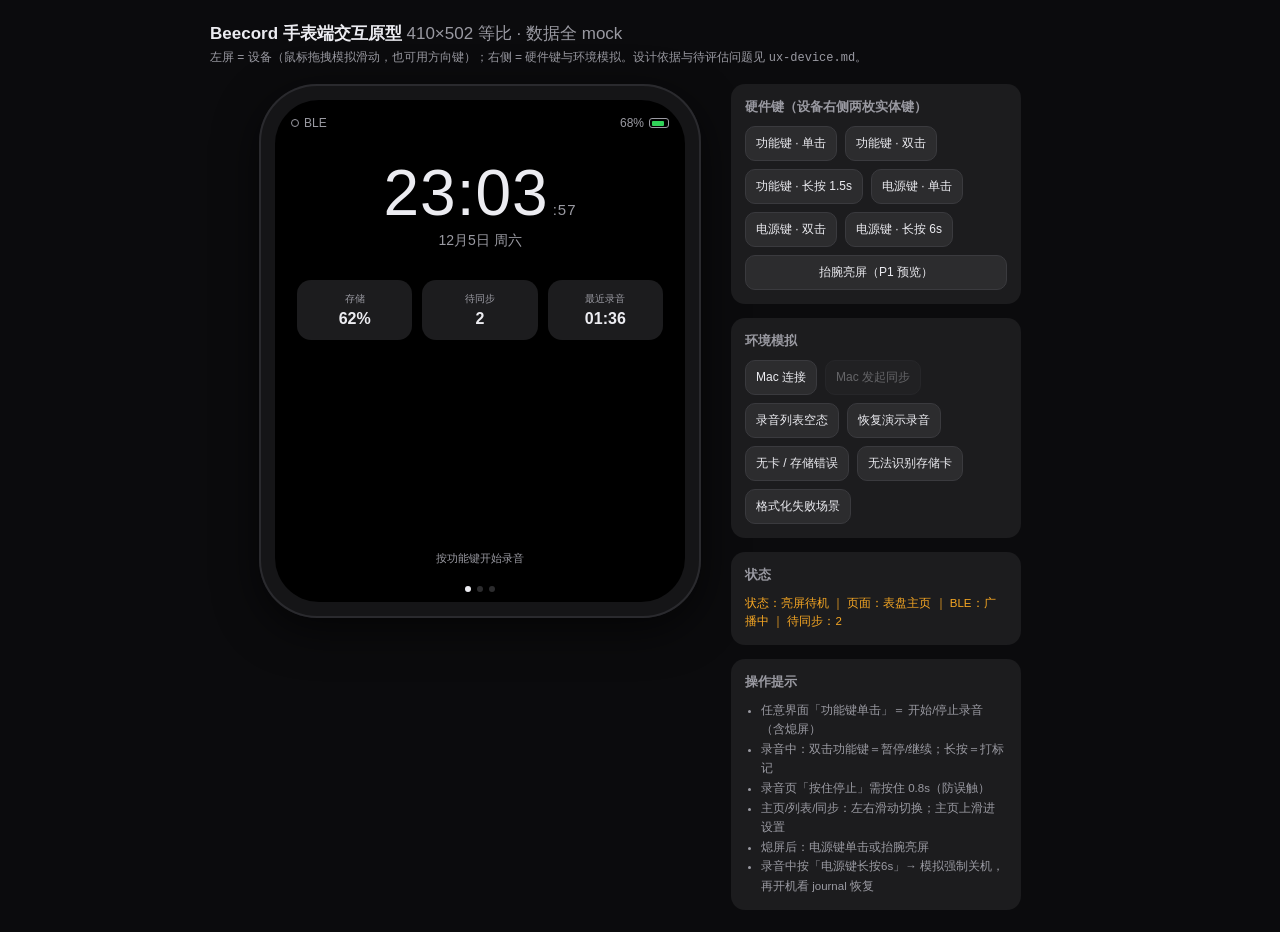
==== commit a9c9c869: "Improve low-level waveforms and recording cue timing Signed-off-by: zhongmou <zhongmou@beeuc.com>" ====
--- a/docs/prototype/watch.html
+++ b/docs/prototype/watch.html
@@ -415,8 +415,8 @@
 function startRec(){
   if(S.rec) return;
   if(S.storage!=="mounted"||S.formatting){ beep(3); toast("无可用存储卡"); return; }
+  beep(1); toast("♪ 滴 — 开始录音");
   S.rec={t:0,paused:false,marks:[],started:new Date()};
-  beep(1); toast("♪ 滴 — 开始录音");
   setOff(false); showPage("rec");
 }
 function finalizeRec(){
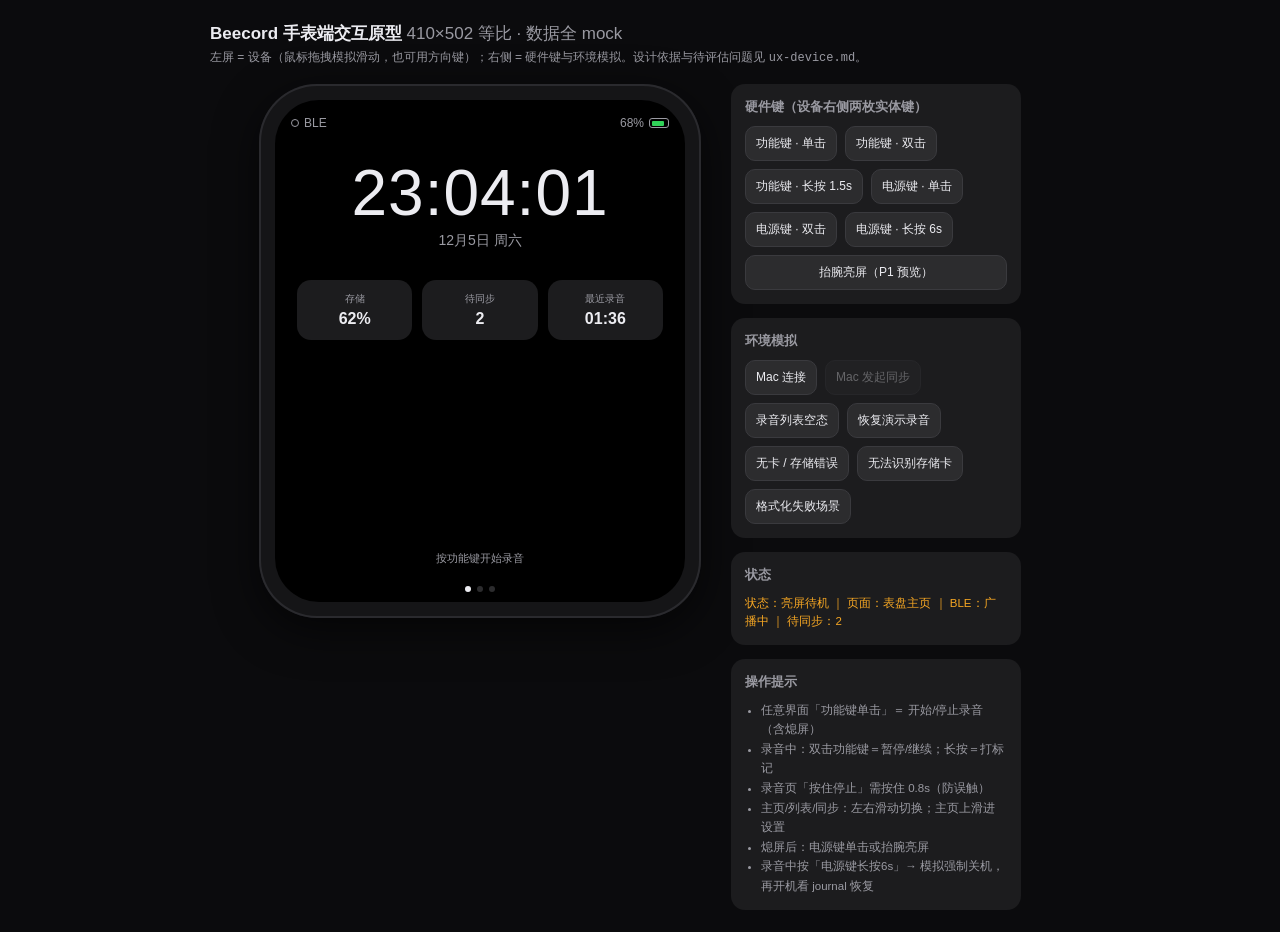
==== commit eae52fa4: "Stabilize watch digit spacing" ====
--- a/docs/prototype/watch.html
+++ b/docs/prototype/watch.html
@@ -31,7 +31,7 @@
   .batt .shell i{ position:absolute;inset:1.5px;background:var(--green);border-radius:1px; }
 
   /* 表盘主页 */
-  .h-time{ font-size:64px;font-weight:200;text-align:center;margin-top:26px;letter-spacing:1px; }
+  .h-time{ font-size:64px;font-weight:200;text-align:center;margin-top:26px;letter-spacing:1px;font-variant-numeric:tabular-nums; }
   .h-date{ text-align:center;color:var(--text2);font-size:14px;margin-top:2px; }
   .h-comps{ display:flex;gap:10px;margin:30px 6px 0; }
   .comp{ flex:1;background:var(--card);border-radius:14px;padding:12px 8px;text-align:center; }
@@ -160,7 +160,7 @@
             <span class="ble" id="h-ble"><i></i>BLE</span>
             <span class="batt"><span id="h-batt">68%</span><span class="shell"><i id="h-batt-i" style="width:68%"></i></span></span>
           </div>
-          <div class="h-time" id="h-time">14:05<span id="h-sec" style="font-size:15px;font-weight:400;color:var(--text2);margin-left:4px;">:42</span></div>
+          <div class="h-time" id="h-time">14:05:42</div>
           <div class="h-date" id="h-date">10月14日 周二</div>
           <div class="h-recb" id="h-recb"><i></i><span id="h-recb-t">录音中 00:00</span><span style="margin-left:auto;color:var(--text2)">查看 ›</span></div>
           <div class="h-comps">
@@ -716,12 +716,10 @@
 /* ---------- 主循环 ---------- */
 setInterval(()=>{
   const now=Date.now(), d=new Date();
-  // 表盘时间：HH:MM（主）+ 基线右侧小号秒（固件 M5.4 收尾形态）；未对时态原型不模拟
-  const hm=p2(d.getHours())+":"+p2(d.getMinutes());
+  // 表盘时间：HH:MM:SS 同字号、同基线；tabular 数字位宽固定，未对时态原型不模拟
+  const hms=p2(d.getHours())+":"+p2(d.getMinutes())+":"+p2(d.getSeconds());
   const timeEl=$("h-time");
-  if(timeEl.childNodes[0].textContent!==hm) timeEl.childNodes[0].textContent=hm;
-  const sec=":"+p2(d.getSeconds());
-  if($("h-sec").textContent!==sec) $("h-sec").textContent=sec;
+  if(timeEl.textContent!==hms) timeEl.textContent=hms;
   if(S.power&&!S.screenOff&&now-lastAct>S.set.timeout*1000) setOff(true);
   if(S.rec&&!S.rec.paused){
     S.rec.t+=0.25;
